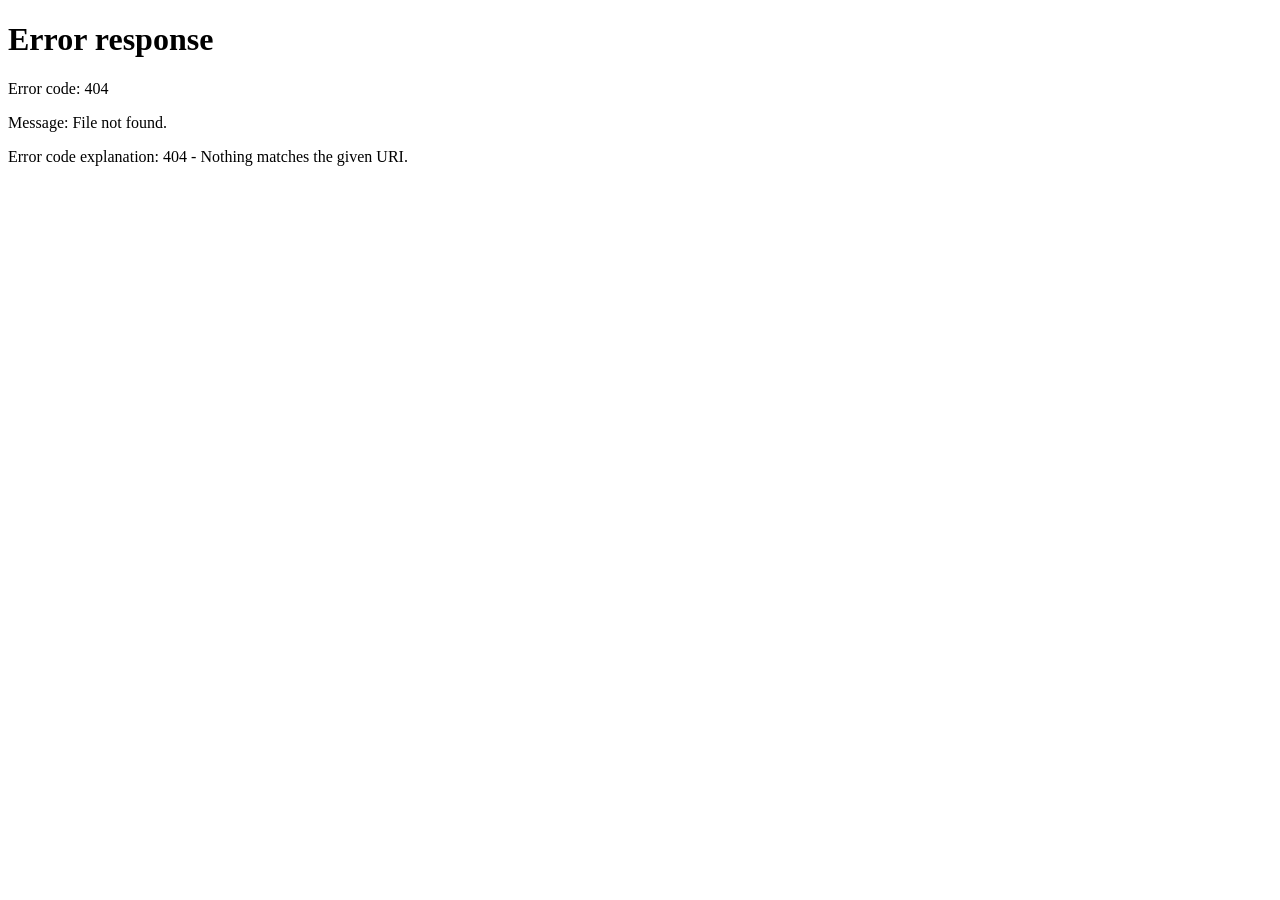
==== SanFainaru/Sub/Canteen/Canteen_/index.html @ d3a0cca6 "update" ====
<!DOCTYPE html>
<html lang="en">
<head>
    <meta charset="UTF-8">
    <meta name="viewport" content="width=device-width, initial-scale=1.0">
    <title>Canteen Article</title>
    <link rel="stylesheet" href="style.css">
    <link rel="icon" href="Media/Touhou.png">
    <link rel="preconnect" href="https://fonts.googleapis.com">
    <link rel="preconnect" href="https://fonts.gstatic.com" crossorigin>
    <link href="https://fonts.googleapis.com/css2?family=Tangerine:wght@400;700&display=swap" rel="stylesheet">
</head>
<body>
    <header>
        <svg width="85" height="80" viewBox="0 0 64 64" xmlns="http://www.w3.org/2000/svg">
             <path d="M36.1 2C35.7 3.9 34 5.4 32 5.4c-2 0 -3.7 -1.5 -4.1 -3.4c-3.1 1.7 -5.3 5.6 -5.3 12.3c0 9.3 9.4 20.5 9.4 20.5s9.4 -11.2 9.4 -20.5c0 -6.7 -2.2 -10.6 -5.3 -12.3" fill="#FF506E"/>
             <path d="M62 24.3c-1.9 0.4 -3.8 -0.5 -4.7 -2.4c-0.9 -1.9 -0.4 -4.1 1.1 -5.4c-2.8 -2.2 -7.1 -2.5 -12.9 0.4c-8 4.2 -13.5 17.9 -13.5 17.9s13.7 4 21.7 -0.1c5.8 -2.9 8.2 -6.7 8.3 -10.4" fill="#FF506E"/>
             <path d="M2 24.3c1.9 0.4 3.8 -0.5 4.7 -2.4c0.9 -1.9 0.4 -4.1 -1.1 -5.4c2.8 -2.2 7.1 -2.5 12.9 0.4C26.5 21 32 34.7 32 34.7s-13.7 4 -21.7 -0.1C4.5 31.8 2.1 28 2 24.3" fill="#FF506E"/>
             <path d="M46.5 61.9c-0.7 -1.9 -0.1 -4 1.5 -5.2c1.6 -1.2 3.8 -1 5.2 0.3c1.6 -3.3 1.3 -7.8 -2.3 -13.3C45.8 36.1 32 32.5 32 32.5S30.3 47.3 35.4 55c3.6 5.5 7.6 7.4 11.1 6.9" fill="#FF506E"/>
             <path d="M17.5 61.9c0.7 -1.9 0.1 -4 -1.5 -5.2c-1.6 -1.2 -3.8 -1 -5.2 0.3c-1.6 -3.3 -1.3 -7.8 2.3 -13.3C18.2 36.1 32 32.5 32 32.5s1.7 14.8 -3.4 22.5c-3.6 5.5 -7.6 7.4 -11.1 6.9" fill="#FF506E"/>
             <path d="M35.6 5.7c-0.4 1.7 -1.9 3 -3.6 3s-3.2 -1.3 -3.6 -3c-2.7 1.5 -4.6 4.9 -4.6 10.8c0 8.2 8.3 18 8.3 18s8.3 -9.8 8.3 -18c-0.1 -5.9 -2 -9.3 -4.8 -10.8" fill="#FFF0F3"/>
             <path d="M58.3 25.3c-1.6 0.4 -3.4 -0.4 -4.1 -2.1c-0.8 -1.7 -0.3 -3.6 1 -4.7c-2.5 -1.9 -6.3 -2.2 -11.3 0.3C36.8 22.4 32 34.4 32 34.4s12 3.5 19.1 -0.1c5 -2.5 7.1 -5.8 7.2 -9" fill="#FFF0F3"/>
             <path d="M5.7 25.3c1.6 0.4 3.4 -0.4 4.1 -2.1c0.8 -1.7 0.3 -3.6 -1 -4.7c2.5 -1.9 6.3 -2.2 11.3 0.3c7 3.6 11.9 15.6 11.9 15.6s-12 3.5 -19.1 -0.1c-5 -2.5 -7.1 -5.8 -7.2 -9" fill="#FFF0F3"/>
             <path d="M44.7 58.3c-0.6 -1.6 -0.1 -3.6 1.4 -4.6s3.3 -0.9 4.6 0.3c1.4 -2.9 1.1 -6.8 -2 -11.6c-4.6 -6.8 -16.7 -10 -16.7 -10s-1.5 13 3 19.7c3.2 4.9 6.6 6.6 9.7 6.2" fill="#FFF0F3"/>
             <path d="M19.3 58.3c0.6 -1.6 0.1 -3.6 -1.4 -4.6s-3.3 -0.9 -4.6 0.3c-1.4 -2.9 -1.1 -6.8 2 -11.6c4.5 -6.7 16.6 -9.9 16.6 -9.9s1.5 13 -3 19.7c-3.1 4.8 -6.5 6.5 -9.6 6.1" fill="#FFF0F3"/>
         </svg>
         <h1>Eientei</h1>
                 <nav>
                     <ul>
                         <li><a href="/index1.html">Home</a></li>
                         <li><a href="/Sub/FavArti/FavArti/index.html">FavArti</a></li>
                         <li><a href="/Sub/Canteen/Canteen_/index.html">Canteen Article</a></li>
                         <li><a href="/Sub/SHIN-MP3Web/index.html">MP3 Player</a></li>
                         <li><a href="/Contact.html">Contact Us</a></li>
                         <li id="logout-btn">Log Out<li>
                     </ul>

                 </nav>

         </header>
    <main>
        <div class="container">
            <article>
                <h2>How to eat at the Canteen</h2>
                <p class="meta">Published on December 2, 2024</p>
                <img src="Media/Untitled30_20241202150946.png" alt="pic1" />
                <p>
                    A university canteen is a central hub where students, faculty, and staff gather to enjoy meals, snacks, and beverages. It offers a wide range of affordable food options, catering to diverse dietary preferences and cultural backgrounds. Beyond being a place to eat, the canteen serves as a social space where students can relax, collaborate, and build connections outside the classroom. Often located at the heart of the campus, it provides a convenient and welcoming environment, making it an essential part of university life. The canteen's lively atmosphere fosters a sense of community and helps create a more vibrant campus experience.


                </p>
                
                <h3>Step 1: Approach the counter</h3>
                <img src="Media/received_4692447414313568.jpeg" alt="pic2" />
                <p>
                    Usually, a canteen follows a first come first serve system whereas the ones who came first are accommodated and is followed by a queue or line for students to wait for their turn. If your canteen have the same system, it's highly recommended to follow proper decorum. So fall in line and wait for your turn.
                </p>
                
                <h3>Step 2: Browse the items</h3>
                <img src="Media/received_1485740362067009.jpeg" alt="pic2" />
                <p>
                    Once it is your turn, you can now browse for items that interest you or what you like, it can vary from food to drinks. Don't take too long to decide though as there are others waiting for their turns after you.
                </p>
                
                <h3>Step 3: Enjoy</h3>
                <img src="Media/received_453515437790461.jpeg" alt="pic2" />
                <p>
                  Once you've bought everything you wanted, you can mow enjoy and partake upon it. You can find a free table in which you and your friends, if you have any, can sit down and chat while enjoying the items you have bought.
                </p>
                
                <h3>Step 4: Clean after yourselves</h3>
                <img src="Media/received_1281861033147313.jpeg" alt="pic2" />
                <p>
                  Once you are finished with your meal or short break, you can now leave after you have cleaned up your mess. It is highly encouraged to at least throw away the trash from the items you have bought and return the bottles, plates and utensils to their respective places, most commonly, at the sink.
                </p>
                
            </article>
        </div>

        <script>

            // Check if the user is logged in
        if (localStorage.getItem('userLoggedIn') !== 'true') {
            alert('You must log in first.');
            window.location.href = '/login.html'; // Redirect to login page if not logged in
        }

        // Log out functionality
        document.getElementById('logout-btn').addEventListener('click', function() {
            localStorage.setItem('userLoggedIn', 'false'); // Set logged-in status to false
            alert('You have logged out.');
            window.location.href = '/login.html'; // Redirect to login page after logout
        });
            
        </script>
    </main>
    <footer>
            <p>&copy; 2024 Eientei All rights reserved.</p>
        </div>
    </footer>
</body>
</html>
---- SanFainaru/Sub/Canteen/Canteen_/style.css ----
/* General Reset */
* {
    margin: 0;
    padding: 0;
    box-sizing: border-box;
    
}

/* Body Styling */
body {
    font-family: Arial, sans-serif;
    line-height: 1.6;
    color: #333;
    background-color: #f4f4f4;
    background-image: url('Media/IMG_20241002_085809.jpg');
    background-size: cover;
    background-position: center;
    background-repeat: no-repeat;
    background-attachment: fixed;
}

/* Container */
.container {
    width: 100%;
    padding: 2rem;
    max-width: 1000px;
    margin: 20px auto;
    background-color: rgba(255, 255, 255, 0.863);
}

header {
    background-color: rgba(128, 128, 128, 0.9);
    text-align: center;
    width: 100%;
    z-index: 1000;
    padding: 5px;
}

header h1 {
    font-size: 4.5rem;
    color: white;
    font-family: 'Tangerine', cursive;
    margin-top: -25px;
    margin-bottom: -25px;
}

header nav ul {
    list-style: none;
    display: flex;
    justify-content: center;
    gap: 1em;
}

header nav ul li {
    display: inline;
}

header nav ul li a {
    color: #fff;
    text-decoration: none;
    font-size: 1rem;
    cursor: pointer;
    transition: color 0.3s, text-shadow 0.3s;
}

#logout-btn {
    cursor: pointer;
    color: #fff;
    transition: color 0.3s, text-shadow 0.3s;
}

#logout-btn:hover {
    color: #d4006a;
    text-shadow: 0 0 5px d4006a;
}

nav ul li a:hover {
    text-decoration: underline;
    color: #d4006a;
    text-shadow: 0 0 5px #d4006a;
}

/* Main */
main {
    padding: 2rem;
    max-width: 1000px;
    margin: 20px auto;
    border-radius: 5px;
    box-shadow: 0 2px 4px rgba(0, 0, 0, 0.1);
    margin-bottom: 1em;
}

article h2, h3 {
    font-size: 1.8rem;
    margin-bottom: 25x;
    padding-top: 20px;
    
}

article .meta {
    color: #777;
    font-size: 0.9rem;
    margin-bottom: 1em;
}

article img {
    max-width: 100%;
    height: auto;
    width: 600px;
    margin-bottom: 1em;
    border-radius: 5px;
    padding-top: 15px;
}

article p {
  padding-bottom: 25px;
  padding-top: 20px;
  font-size: 1.5rem;
}

footer {
    background-color: #333;
    color: #fff;
    text-align: center;
    padding: 1rem 0;
    margin-top: 20px;
    width: 100%;
}


footer p {
    font-size: 0.9rem;
}

/* Media Queries for responsiveness */

/* For tablets and smaller screens */
@media (max-width: 768px) {
    header h1 {
        font-size: 1.6rem;
    }

    header nav ul {
        flex-direction: column;
        align-items: center;
    }

    header nav ul li {
        margin: 0.5em 0;
    }

    article h2 {
        font-size: 1.6rem;
    }

    article .meta {
        font-size: 0.8rem;
    }

    article img {
        margin-bottom: 1.5em;
    }

    footer p {
        font-size: 0.8rem;
    }
}

/* For mobile devices */
@media (max-width: 480px) {
    header h1 {
        font-size: 1.4rem;
    }

    header nav ul li a {
        font-size: 0.9rem;
    }

    article h2 {
        font-size: 1.4rem;
    }

    article .meta {
        font-size: 0.75rem;
    }

    footer p {
        font-size: 0.75rem;
    }

    main {
        padding: 1.5em;
    }
}
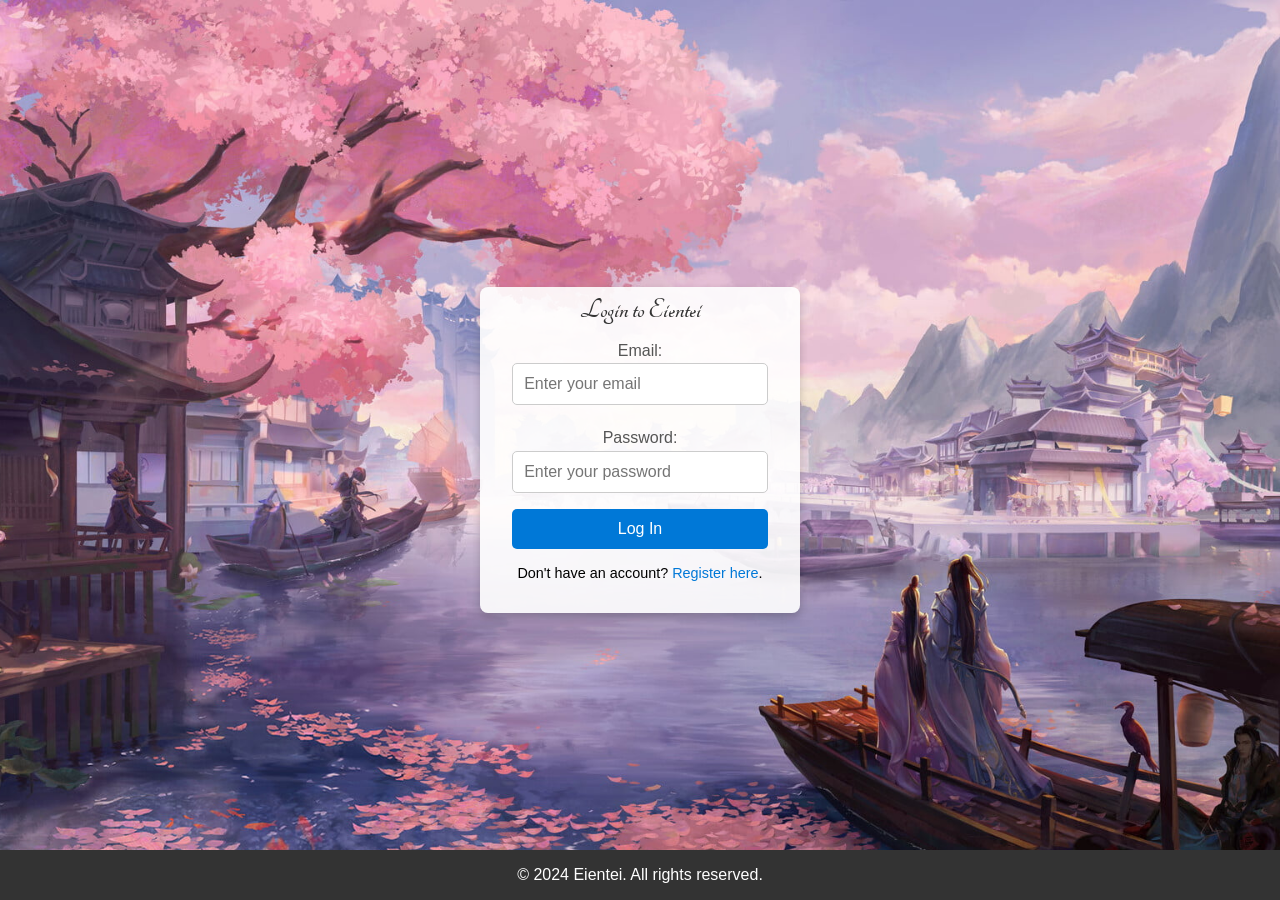
==== commit 924bca4c: "update" ====
--- a/SanFainaru/Sub/Canteen/Canteen_/index.html
+++ b/SanFainaru/Sub/Canteen/Canteen_/index.html
@@ -27,11 +27,11 @@
          <h1>Eientei</h1>
                  <nav>
                      <ul>
-                         <li><a href="/index1.html">Home</a></li>
-                         <li><a href="/Sub/FavArti/FavArti/index.html">FavArti</a></li>
-                         <li><a href="/Sub/Canteen/Canteen_/index.html">Canteen Article</a></li>
-                         <li><a href="/Sub/SHIN-MP3Web/index.html">MP3 Player</a></li>
-                         <li><a href="/Contact.html">Contact Us</a></li>
+                         <li><a href="/SanFainaru/index1.html">Home</a></li>
+                         <li><a href="/SanFainaru/Sub/FavArti/FavArti/index.html">FavArti</a></li>
+                         <li><a href="/SanFainaru/Sub/Canteen/Canteen_/index.html">Canteen Article</a></li>
+                         <li><a href="/SanFainaru/Sub/SHIN-MP3Web/index.html">MP3 Player</a></li>
+                         <li><a href="/SanFainaru/Contact.html">Contact Us</a></li>
                          <li id="logout-btn">Log Out<li>
                      </ul>
 
@@ -82,14 +82,14 @@
             // Check if the user is logged in
         if (localStorage.getItem('userLoggedIn') !== 'true') {
             alert('You must log in first.');
-            window.location.href = '/login.html'; // Redirect to login page if not logged in
+            window.location.href = '/SanFainaru/login.html'; // Redirect to login page if not logged in
         }
 
         // Log out functionality
         document.getElementById('logout-btn').addEventListener('click', function() {
             localStorage.setItem('userLoggedIn', 'false'); // Set logged-in status to false
             alert('You have logged out.');
-            window.location.href = '/login.html'; // Redirect to login page after logout
+            window.location.href = '/SanFainaru/login.html'; // Redirect to login page after logout
         });
             
         </script>
